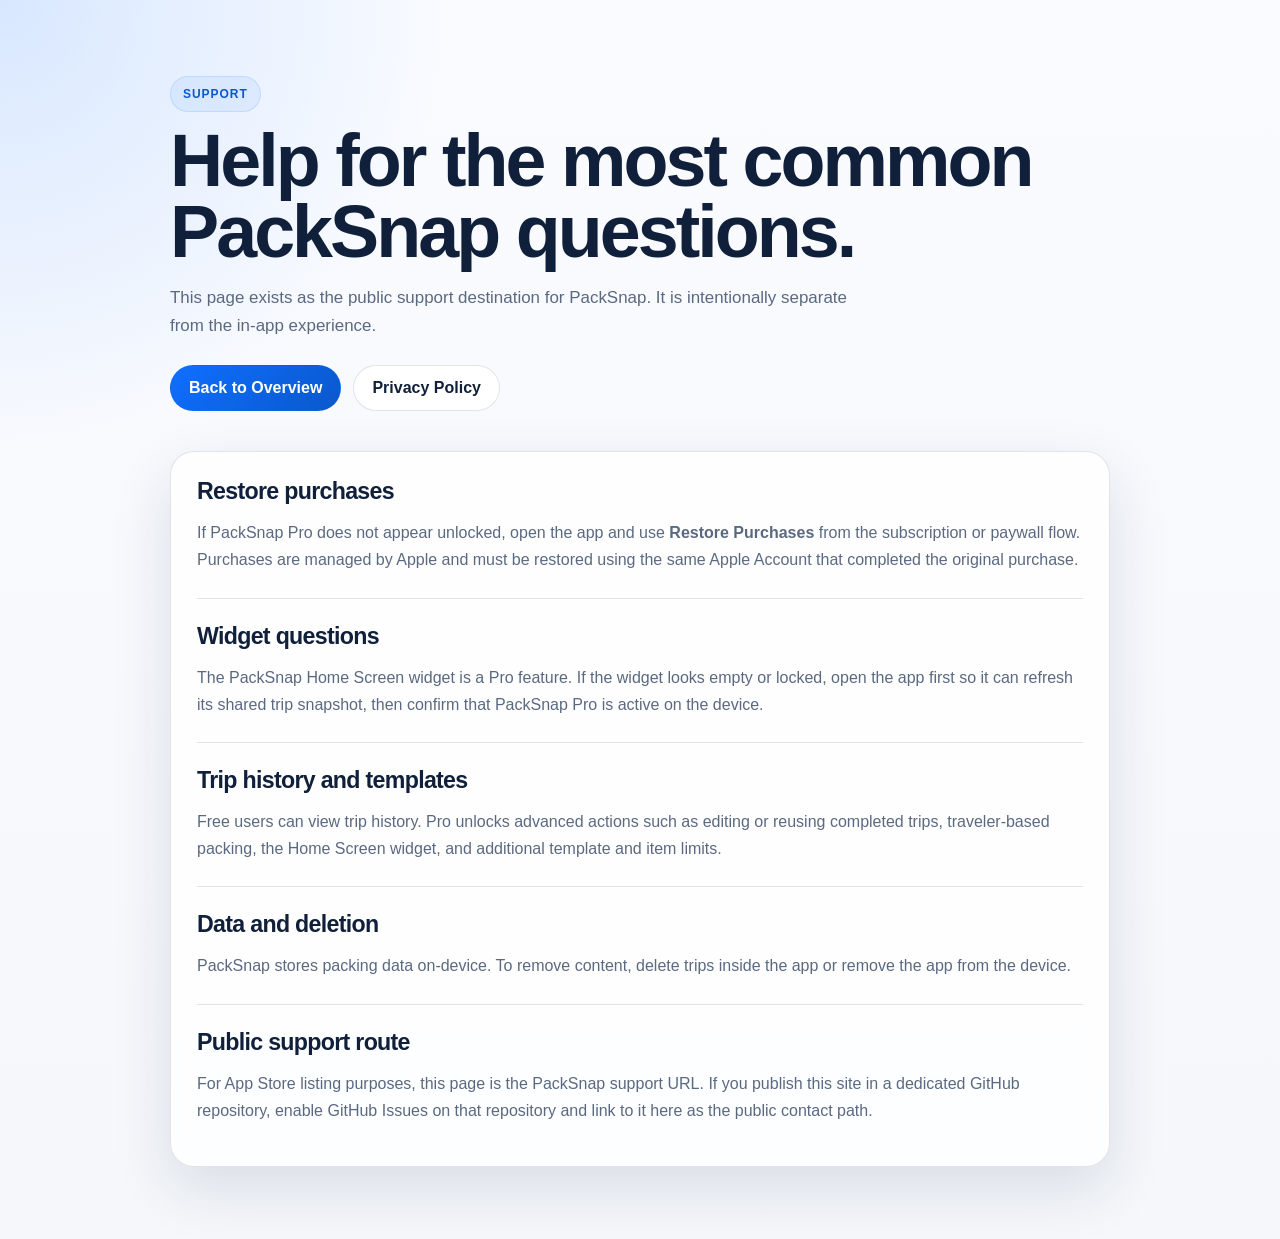
==== support.html @ 621e4fc2 "Create PackSnap privacy and support pages. Publish the public Apple review site with separate privac" ====
<!DOCTYPE html>
<html lang="en">
<head>
  <meta charset="utf-8">
  <meta name="viewport" content="width=device-width, initial-scale=1">
  <title>PackSnap Support</title>
  <meta name="description" content="PackSnap support information for App Store listing and review.">
  <link rel="stylesheet" href="./styles.css">
</head>
<body>
  <main class="page">
    <section class="hero">
      <p class="eyebrow">Support</p>
      <h1>Help for the most common PackSnap questions.</h1>
      <p class="hero-copy">
        This page exists as the public support destination for PackSnap. It is intentionally separate from the
        in-app experience.
      </p>
      <div class="button-row">
        <a class="button primary" href="./index.html">Back to Overview</a>
        <a class="button secondary" href="./privacy.html">Privacy Policy</a>
      </div>
    </section>

    <section class="content-card">
      <div class="section">
        <h2>Restore purchases</h2>
        <p>
          If PackSnap Pro does not appear unlocked, open the app and use <strong>Restore Purchases</strong> from
          the subscription or paywall flow. Purchases are managed by Apple and must be restored using the same
          Apple Account that completed the original purchase.
        </p>
      </div>

      <div class="section">
        <h2>Widget questions</h2>
        <p>
          The PackSnap Home Screen widget is a Pro feature. If the widget looks empty or locked, open the app
          first so it can refresh its shared trip snapshot, then confirm that PackSnap Pro is active on the
          device.
        </p>
      </div>

      <div class="section">
        <h2>Trip history and templates</h2>
        <p>
          Free users can view trip history. Pro unlocks advanced actions such as editing or reusing completed
          trips, traveler-based packing, the Home Screen widget, and additional template and item limits.
        </p>
      </div>

      <div class="section">
        <h2>Data and deletion</h2>
        <p>
          PackSnap stores packing data on-device. To remove content, delete trips inside the app or remove the
          app from the device.
        </p>
      </div>

      <div class="section">
        <h2>Public support route</h2>
        <p>
          For App Store listing purposes, this page is the PackSnap support URL. If you publish this site in a
          dedicated GitHub repository, enable GitHub Issues on that repository and link to it here as the public
          contact path.
        </p>
      </div>
    </section>
  </main>
</body>
</html>
---- styles.css ----
:root {
  --bg: #f5f7fb;
  --surface: rgba(255, 255, 255, 0.82);
  --surface-strong: #ffffff;
  --text: #11203a;
  --muted: #5b6980;
  --line: rgba(17, 32, 58, 0.12);
  --accent: #0f6fff;
  --accent-strong: #0a58cc;
  --shadow: 0 22px 60px rgba(17, 32, 58, 0.12);
}

* {
  box-sizing: border-box;
}

html {
  color-scheme: light;
}

body {
  margin: 0;
  min-height: 100vh;
  font-family: "Avenir Next", "Segoe UI", sans-serif;
  color: var(--text);
  background:
    radial-gradient(circle at top left, rgba(15, 111, 255, 0.14), transparent 28rem),
    linear-gradient(180deg, #f9fbff 0%, var(--bg) 100%);
}

a {
  color: inherit;
}

.page {
  max-width: 980px;
  margin: 0 auto;
  padding: 48px 20px 72px;
}

.hero {
  padding: 28px 0 18px;
}

.eyebrow {
  display: inline-block;
  margin: 0 0 14px;
  padding: 7px 12px;
  border: 1px solid rgba(15, 111, 255, 0.12);
  border-radius: 999px;
  font-size: 12px;
  font-weight: 700;
  letter-spacing: 0.08em;
  text-transform: uppercase;
  color: var(--accent-strong);
  background: rgba(15, 111, 255, 0.07);
}

h1 {
  margin: 0;
  font-size: clamp(2.4rem, 6vw, 4.6rem);
  line-height: 0.96;
  letter-spacing: -0.04em;
}

h2 {
  margin: 0 0 14px;
  font-size: 1.45rem;
  letter-spacing: -0.03em;
}

h3 {
  margin: 0 0 10px;
  font-size: 1.05rem;
}

p {
  margin: 0 0 16px;
  color: var(--muted);
  line-height: 1.7;
}

.hero-copy {
  max-width: 700px;
  margin-top: 16px;
  font-size: 1.06rem;
}

.card-grid {
  display: grid;
  grid-template-columns: repeat(auto-fit, minmax(260px, 1fr));
  gap: 18px;
  margin-top: 28px;
}

.card,
.content-card {
  border: 1px solid var(--line);
  border-radius: 24px;
  background: var(--surface);
  backdrop-filter: blur(12px);
  box-shadow: var(--shadow);
}

.card {
  display: block;
  padding: 22px;
  text-decoration: none;
  transition: transform 160ms ease, border-color 160ms ease, box-shadow 160ms ease;
}

.card:hover {
  transform: translateY(-2px);
  border-color: rgba(15, 111, 255, 0.28);
  box-shadow: 0 24px 60px rgba(17, 32, 58, 0.16);
}

.card .label {
  display: inline-flex;
  align-items: center;
  gap: 8px;
  margin-bottom: 14px;
  color: var(--accent-strong);
  font-size: 0.85rem;
  font-weight: 700;
}

.card p:last-child {
  margin-bottom: 0;
}

.content-card {
  padding: 26px;
  margin-top: 22px;
}

.section + .section {
  margin-top: 24px;
  padding-top: 24px;
  border-top: 1px solid var(--line);
}

ul {
  margin: 0;
  padding-left: 20px;
  color: var(--muted);
  line-height: 1.7;
}

li + li {
  margin-top: 8px;
}

.button-row {
  display: flex;
  flex-wrap: wrap;
  gap: 12px;
  margin-top: 24px;
}

.button {
  display: inline-flex;
  align-items: center;
  justify-content: center;
  min-height: 46px;
  padding: 0 18px;
  border-radius: 999px;
  border: 1px solid transparent;
  text-decoration: none;
  font-weight: 700;
}

.button.primary {
  color: white;
  background: linear-gradient(135deg, var(--accent) 0%, var(--accent-strong) 100%);
}

.button.secondary {
  border-color: var(--line);
  background: var(--surface-strong);
}

.footer {
  margin-top: 28px;
  color: var(--muted);
  font-size: 0.95rem;
}

.small {
  font-size: 0.95rem;
}

@media (max-width: 640px) {
  .page {
    padding-top: 32px;
    padding-bottom: 48px;
  }

  .content-card,
  .card {
    border-radius: 20px;
  }
}
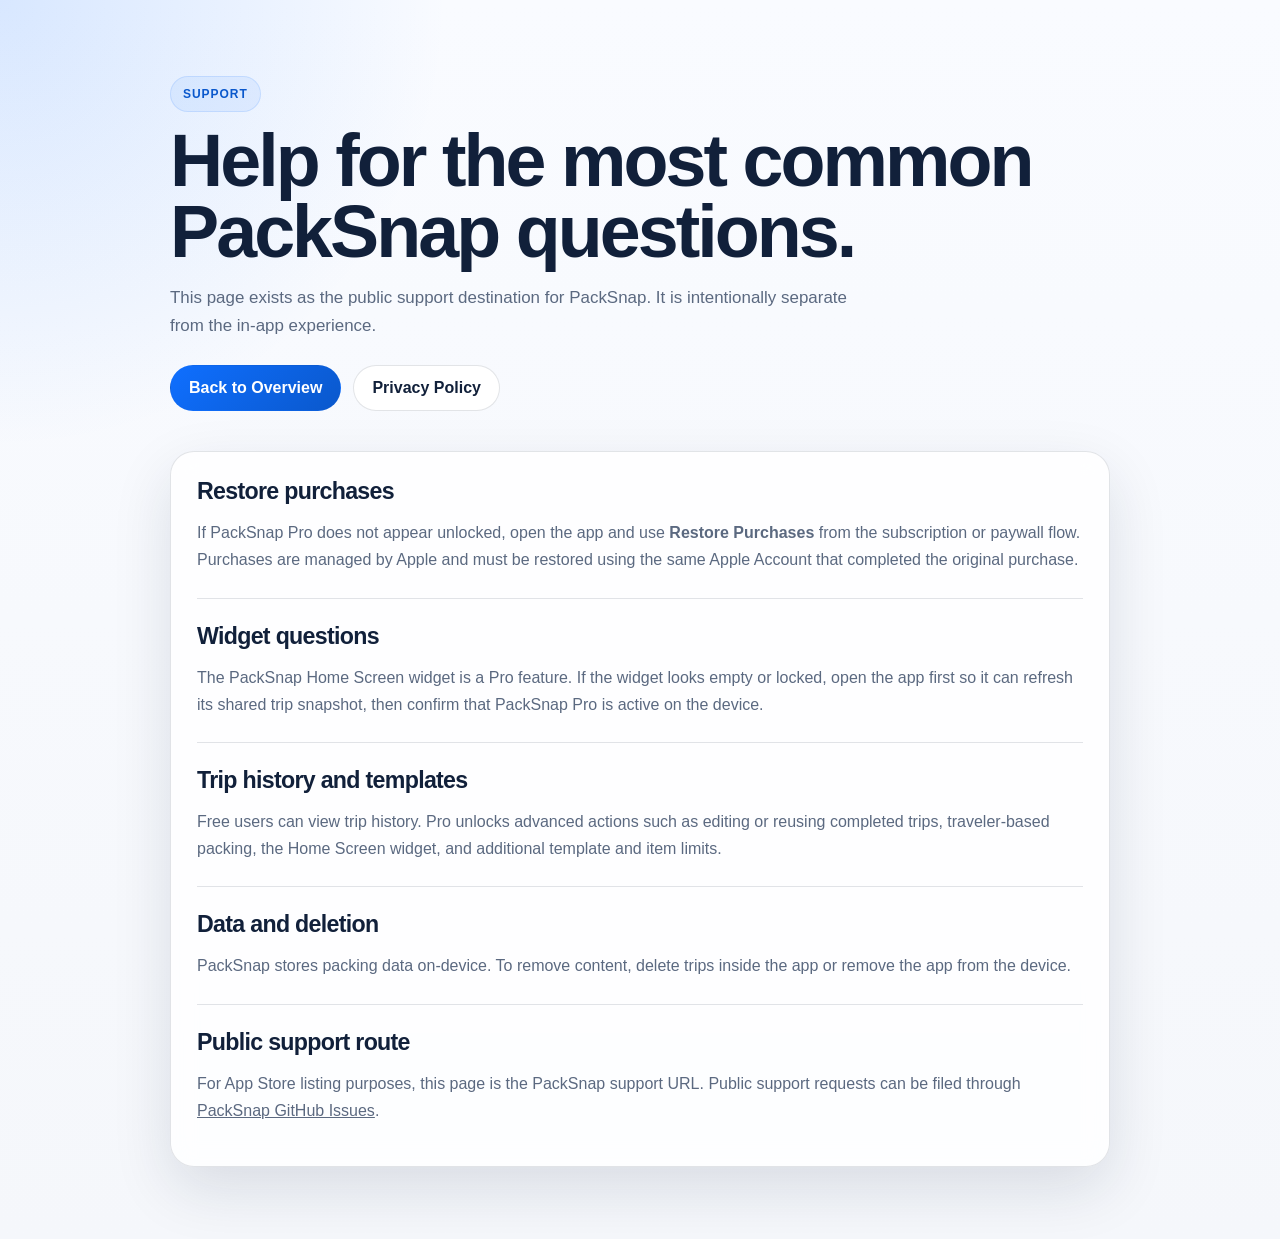
==== commit af652e02: "Link PackSnap support page to GitHub issues. Provide a concrete public support route for the live Pa" ====
--- a/support.html
+++ b/support.html
@@ -60,9 +60,9 @@
       <div class="section">
         <h2>Public support route</h2>
         <p>
-          For App Store listing purposes, this page is the PackSnap support URL. If you publish this site in a
-          dedicated GitHub repository, enable GitHub Issues on that repository and link to it here as the public
-          contact path.
+          For App Store listing purposes, this page is the PackSnap support URL. Public support requests can be
+          filed through
+          <a href="https://github.com/springdatauk/packsnap-pages/issues">PackSnap GitHub Issues</a>.
         </p>
       </div>
     </section>
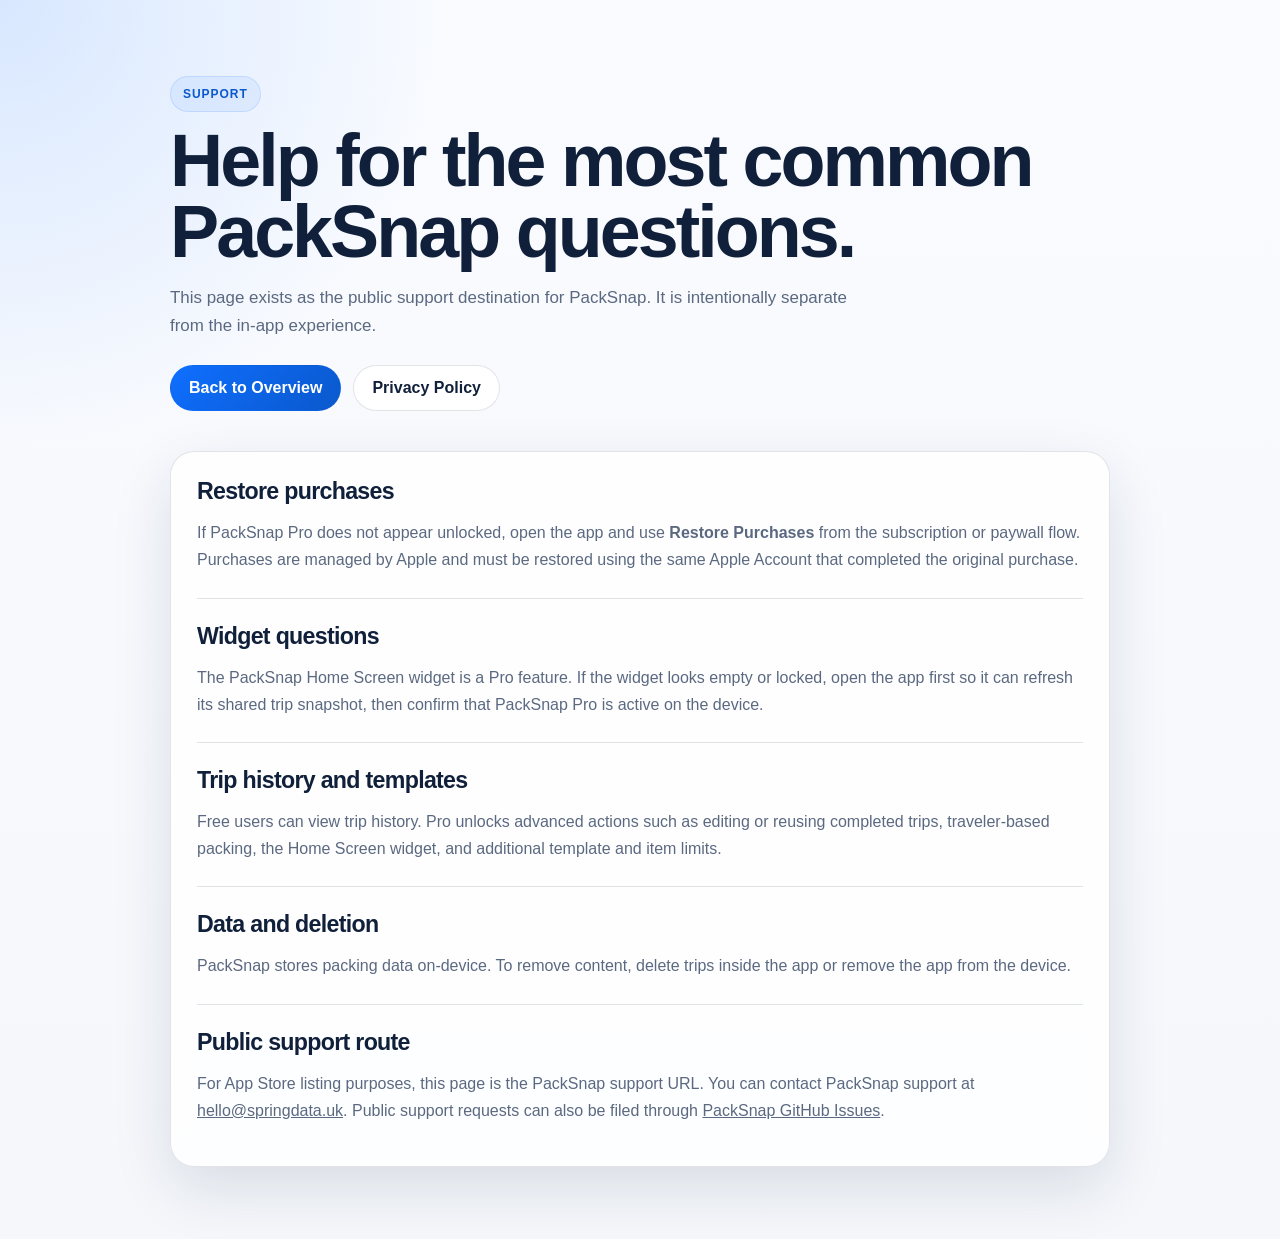
==== commit 59eb7fdc: "Add support email to public support page. Include hello@springdata.uk so the App Store support URL e" ====
--- a/support.html
+++ b/support.html
@@ -60,9 +60,9 @@
       <div class="section">
         <h2>Public support route</h2>
         <p>
-          For App Store listing purposes, this page is the PackSnap support URL. Public support requests can be
-          filed through
-          <a href="https://github.com/springdatauk/packsnap-pages/issues">PackSnap GitHub Issues</a>.
+          For App Store listing purposes, this page is the PackSnap support URL. You can contact PackSnap support
+          at <a href="mailto:hello@springdata.uk">hello@springdata.uk</a>. Public support requests can also be
+          filed through <a href="https://github.com/springdatauk/packsnap-pages/issues">PackSnap GitHub Issues</a>.
         </p>
       </div>
     </section>
